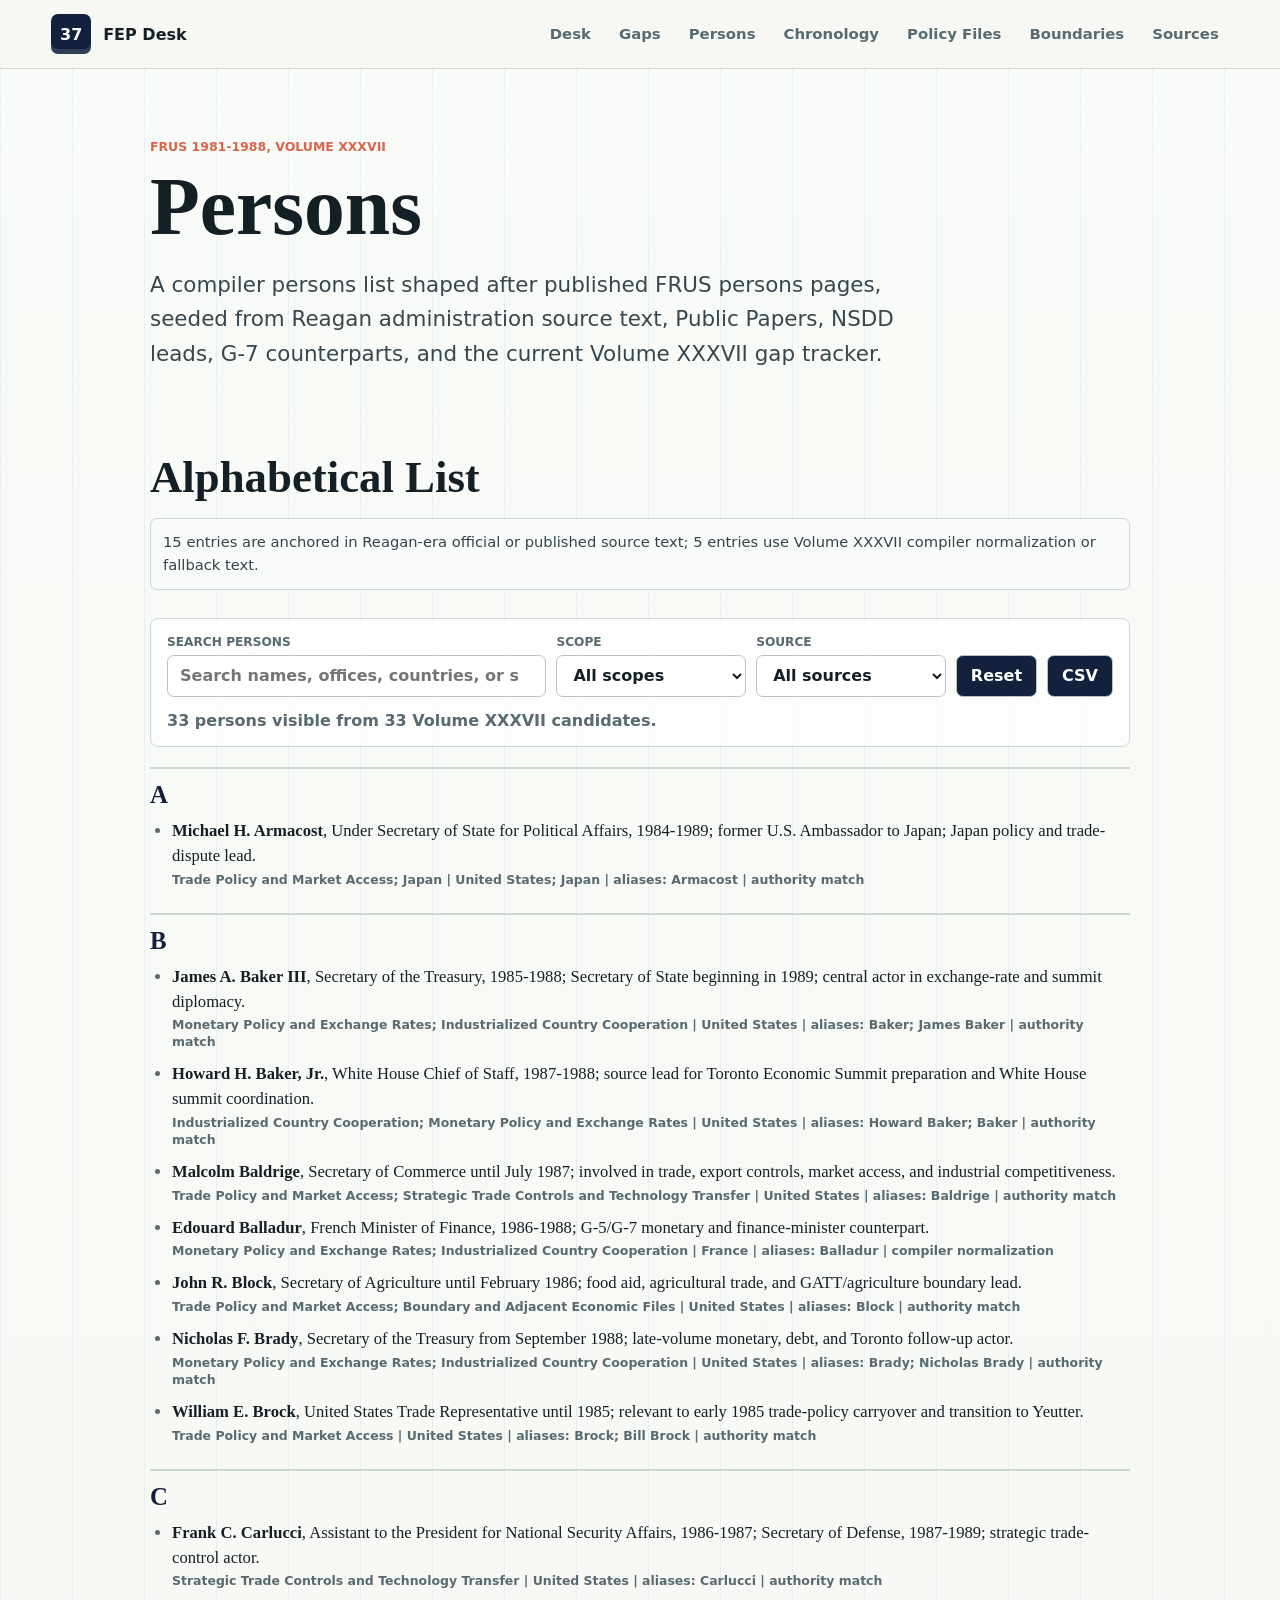
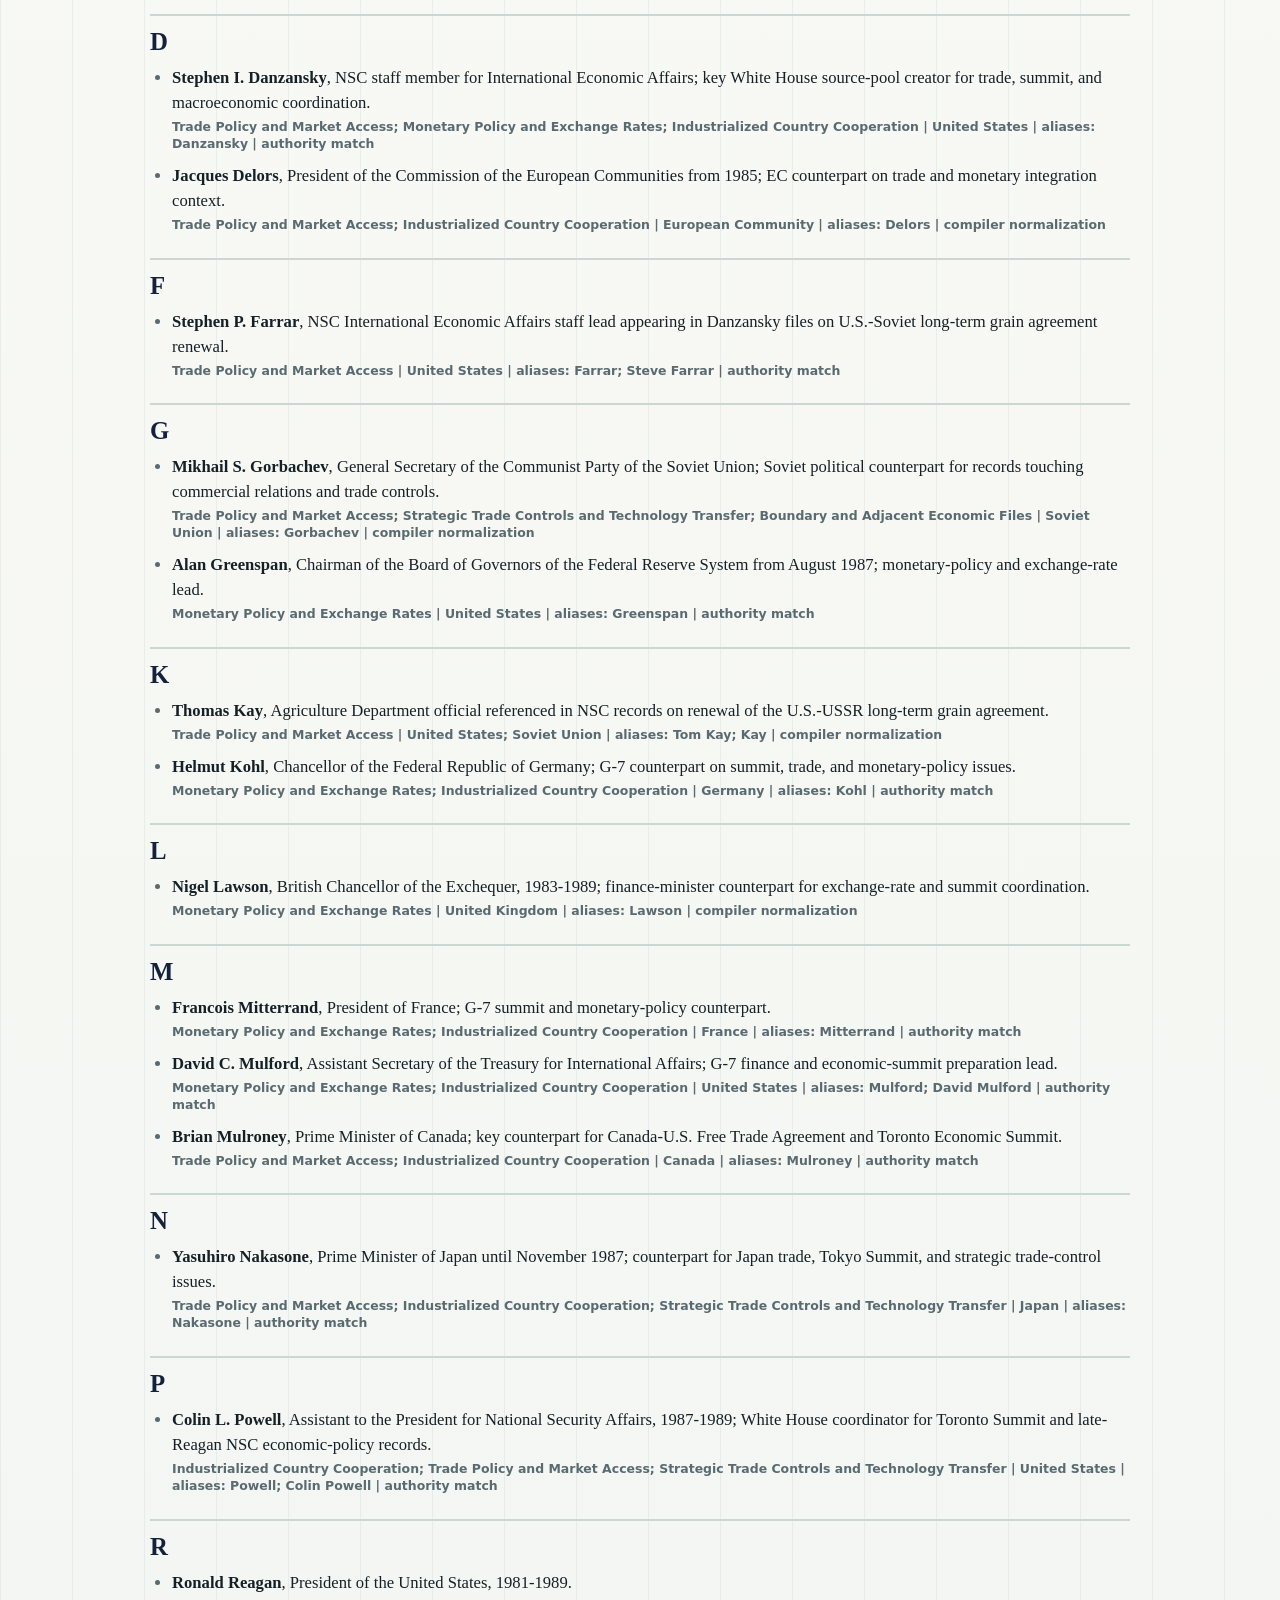
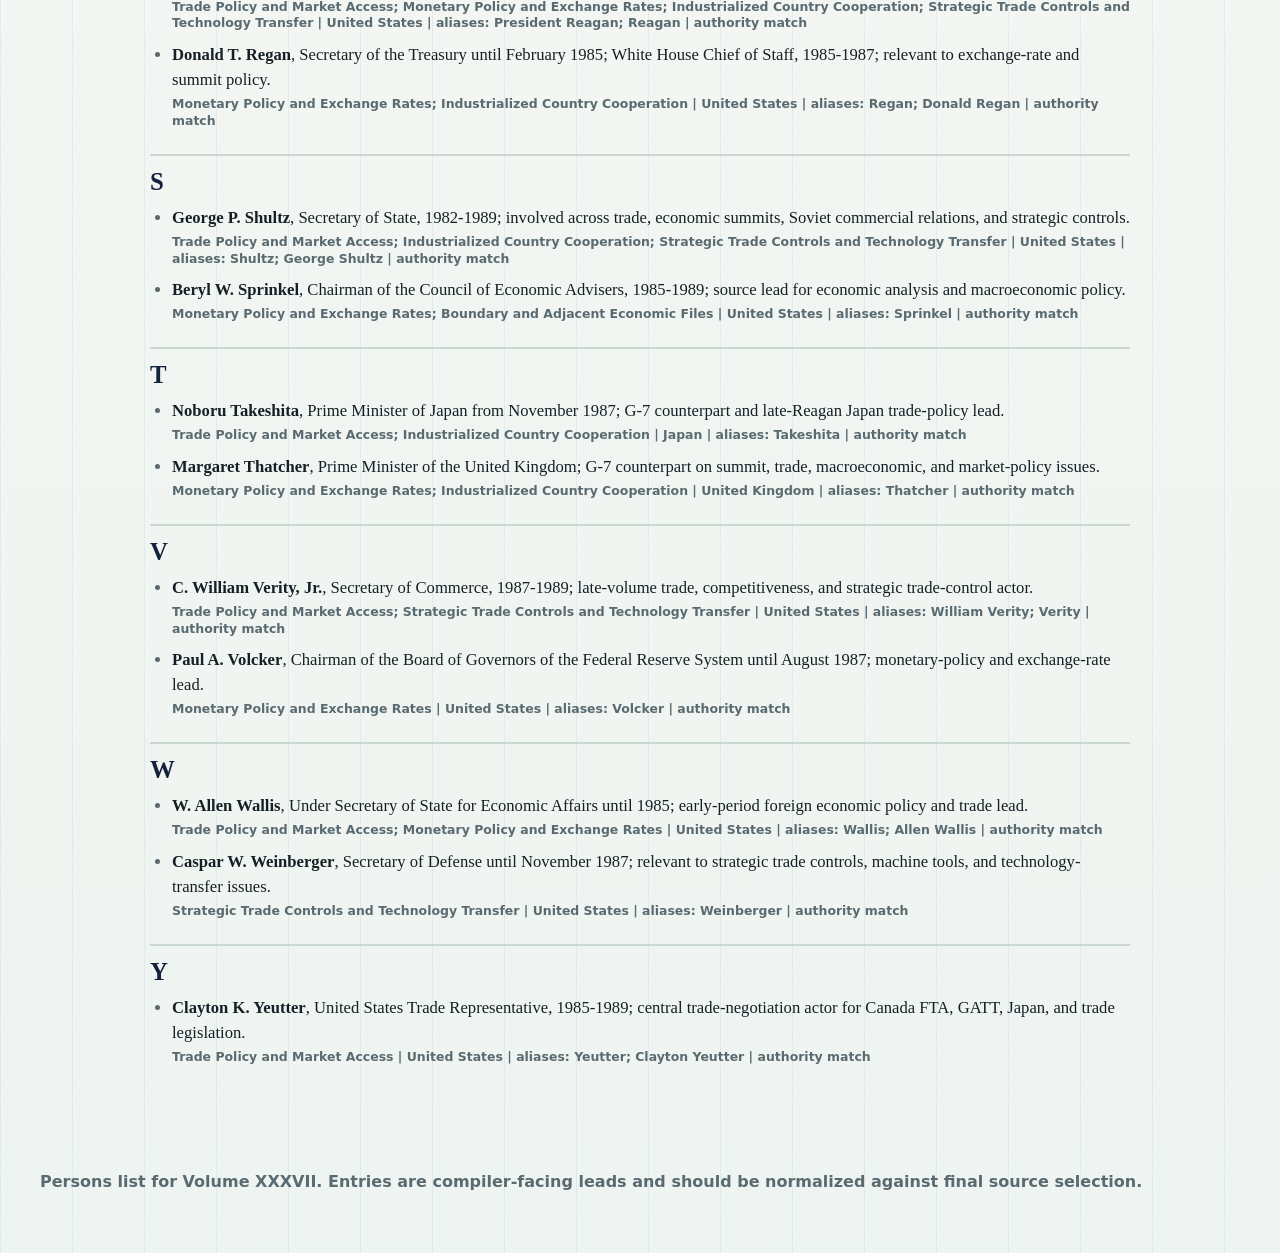
==== persons.html @ c48c383e "Publish FEP compiler assist site" ====
<!DOCTYPE html>
<html lang="en">
  <head>
    <meta charset="UTF-8" />
    <meta name="viewport" content="width=device-width, initial-scale=1.0" />
    <title>Persons - FRUS 1981-1988 Volume XXXVII Assist</title>
    <meta
      name="description"
      content="Compiler persons list for Foreign Relations of the United States, 1981-1988, Volume XXXVII, Trade; Monetary Policy; Industrialized Country Cooperation, 1985-1988."
    />
    <link rel="stylesheet" href="styles.css" />
  </head>
  <body>
    <header class="site-header">
      <a class="brand" href="index.html" aria-label="FRUS Volume XXXVII Assist home">
        <span class="brand-mark">37</span>
        <span>FEP Desk</span>
      </a>
      <nav aria-label="Primary navigation">
        <a href="index.html#workbench">Desk</a>
        <a href="index.html#gap-tracker">Gaps</a>
        <a href="persons.html" aria-current="page">Persons</a>
        <a href="index.html#records">Chronology</a>
        <a href="index.html#policy-files">Policy Files</a>
        <a href="index.html#boundary">Boundaries</a>
        <a href="index.html#sources">Sources</a>
      </nav>
    </header>

    <main class="document-main" id="top">
      <section class="document-heading" aria-labelledby="persons-title">
        <p class="kicker">FRUS 1981-1988, Volume XXXVII</p>
        <h1 id="persons-title">Persons</h1>
        <p class="lede">
          A compiler persons list shaped after published FRUS persons pages,
          seeded from Reagan administration source text, Public Papers, NSDD
          leads, G-7 counterparts, and the current Volume XXXVII gap tracker.
        </p>
      </section>

      <section class="section persons-section" aria-labelledby="persons-list-title">
        <div class="section-heading compact-heading">
          <h2 id="persons-list-title">Alphabetical List</h2>
          <p id="persons-build-note" class="source-note compact-note">
            Loading persons authority data...
          </p>
        </div>
        <div class="tools persons-tools" aria-label="Search and filter persons">
          <label class="search-field">
            <span>Search persons</span>
            <input id="person-search" type="search" placeholder="Search names, offices, countries, or scopes" />
          </label>
          <label>
            <span>Scope</span>
            <select id="person-scope-filter"></select>
          </label>
          <label>
            <span>Source</span>
            <select id="person-source-filter"></select>
          </label>
          <button id="clear-person-filters" type="button">Reset</button>
          <button id="export-persons" type="button">CSV</button>
          <p id="person-summary" class="summary">Loading persons...</p>
        </div>
        <div id="persons-root" class="persons-root" aria-live="polite">
          <p class="loading">Loading persons list...</p>
        </div>
      </section>
    </main>

    <footer>
      <p>Persons list for Volume XXXVII. Entries are compiler-facing leads and should be normalized against final source selection.</p>
    </footer>

    <script src="data/persons.js"></script>
    <script src="persons.js"></script>
  </body>
</html>
---- styles.css ----
:root {
  color-scheme: light;
  --ink: #152026;
  --muted: #596a70;
  --paper: #f7f8f4;
  --panel: #ffffff;
  --line: #cbd7d1;
  --navy: #14213d;
  --green: #2b8a78;
  --rust: #d9654b;
  --gold: #c7922f;
  --blue: #2d6f9f;
  --plum: #694b72;
  --soft: #edf4f1;
  --shadow: 0 22px 60px rgba(20, 33, 61, 0.14);
  font-family:
    Inter, ui-sans-serif, system-ui, -apple-system, BlinkMacSystemFont, "Segoe UI",
    sans-serif;
}

* {
  box-sizing: border-box;
}

html {
  scroll-behavior: smooth;
  scroll-padding-top: 112px;
}

body {
  margin: 0;
  min-height: 100vh;
  color: var(--ink);
  background:
    linear-gradient(90deg, rgba(45, 111, 159, 0.08) 0 1px, transparent 1px 100%),
    linear-gradient(180deg, #f9fbf8 0%, var(--paper) 48%, #eef4f1 100%);
  background-size: 72px 72px, auto;
  overflow-x: hidden;
  text-rendering: optimizeLegibility;
}

a {
  color: inherit;
}

.site-header {
  position: sticky;
  top: 0;
  z-index: 20;
  display: flex;
  align-items: center;
  justify-content: space-between;
  gap: 22px;
  padding: 14px clamp(18px, 4vw, 56px);
  background: rgba(247, 248, 244, 0.92);
  border-bottom: 1px solid rgba(203, 215, 209, 0.9);
  backdrop-filter: blur(16px);
}

.brand {
  display: inline-flex;
  align-items: center;
  gap: 12px;
  min-width: max-content;
  font-weight: 900;
  text-decoration: none;
}

.brand-mark {
  display: grid;
  width: 40px;
  height: 40px;
  place-items: center;
  color: #fff;
  background: var(--navy);
  border-radius: 7px;
  box-shadow: inset 0 -5px 0 rgba(255, 255, 255, 0.12);
}

nav {
  display: flex;
  flex-wrap: wrap;
  gap: 8px;
  justify-content: flex-end;
}

nav a {
  padding: 8px 10px;
  color: var(--muted);
  font-size: 0.93rem;
  font-weight: 800;
  text-decoration: none;
  border-radius: 6px;
}

nav a:hover,
nav a:focus-visible {
  color: var(--ink);
  background: rgba(43, 138, 120, 0.1);
  outline: none;
}

main {
  width: min(1200px, calc(100% - 36px));
  margin: 0 auto;
}

.hero {
  display: grid;
  grid-template-columns: minmax(0, 1.32fr) minmax(280px, 0.68fr);
  gap: clamp(24px, 4vw, 54px);
  align-items: center;
  min-height: min(680px, calc(100vh - 88px));
  padding: clamp(34px, 6vw, 66px) 0 28px;
}

.kicker {
  margin: 0 0 14px;
  color: var(--rust);
  font-size: 0.78rem;
  font-weight: 900;
  letter-spacing: 0;
  text-transform: uppercase;
}

h1,
h2,
h3,
p {
  margin-top: 0;
}

h1 {
  max-width: 900px;
  margin-bottom: 22px;
  font-family: Georgia, "Times New Roman", serif;
  font-size: clamp(3rem, 6.4vw, 5.1rem);
  line-height: 0.95;
  letter-spacing: 0;
}

h2 {
  max-width: 820px;
  margin-bottom: 0;
  font-family: Georgia, "Times New Roman", serif;
  font-size: clamp(2.1rem, 4.8vw, 4rem);
  line-height: 1;
  letter-spacing: 0;
  overflow-wrap: anywhere;
}

h3 {
  margin-bottom: 10px;
  color: var(--navy);
  font-size: 1.18rem;
}

.lede {
  max-width: 760px;
  color: #38474d;
  font-size: clamp(1.12rem, 1.9vw, 1.34rem);
  line-height: 1.62;
}

.hero-actions {
  display: flex;
  flex-wrap: wrap;
  gap: 12px;
  margin-top: 32px;
}

.button {
  display: inline-flex;
  align-items: center;
  min-height: 46px;
  padding: 0 18px;
  font-weight: 900;
  text-decoration: none;
  border: 1px solid var(--navy);
  border-radius: 7px;
  transition:
    background 160ms ease,
    box-shadow 160ms ease,
    transform 160ms ease;
}

.button:hover,
.button:focus-visible {
  box-shadow: 0 14px 28px rgba(20, 33, 61, 0.16);
  outline: none;
  transform: translateY(-1px);
}

.button.primary {
  color: #fff;
  background: var(--navy);
}

.button.secondary {
  color: var(--navy);
  background: rgba(255, 255, 255, 0.72);
}

.brief {
  padding: 20px;
  background: var(--panel);
  border: 1px solid var(--line);
  border-top: 5px solid var(--green);
  border-radius: 8px;
  box-shadow: var(--shadow);
}

.visual-brief {
  display: grid;
  gap: 14px;
}

.archive-map {
  display: block;
  width: 100%;
  max-height: 250px;
  height: auto;
  object-fit: contain;
  border-radius: 8px;
}

.brief-label {
  margin-bottom: 8px;
  color: var(--rust);
  font-size: 0.76rem;
  font-weight: 900;
  letter-spacing: 0;
  text-transform: uppercase;
}

dl {
  display: grid;
  gap: 8px;
  margin: 0;
}

dl div {
  display: grid;
  grid-template-columns: 112px 1fr;
  gap: 10px;
  padding-top: 8px;
  border-top: 1px solid var(--line);
}

dt {
  color: var(--muted);
  font-size: 0.82rem;
  font-weight: 900;
  text-transform: uppercase;
}

dd {
  margin: 0;
  font-weight: 800;
}

.stats {
  display: grid;
  grid-template-columns: repeat(5, minmax(0, 1fr));
  gap: 12px;
  margin-bottom: 70px;
}

.stats div {
  min-height: 126px;
  padding: 22px;
  background: var(--navy);
  border-radius: 8px;
  color: #fff;
}

.stats div:nth-child(2) {
  background: var(--green);
}

.stats div:nth-child(3) {
  background: var(--blue);
}

.stats div:nth-child(4) {
  background: var(--rust);
}

.stats div:nth-child(5) {
  background: var(--plum);
}

.stats span {
  display: block;
  margin-bottom: 8px;
  font-family: Georgia, "Times New Roman", serif;
  font-size: clamp(2.2rem, 5vw, 4rem);
  line-height: 0.95;
}

.stats p {
  margin: 0;
  font-weight: 900;
}

.section {
  padding: 34px 0 76px;
}

.section-heading {
  display: grid;
  gap: 8px;
  margin-bottom: 28px;
}

.document-main {
  max-width: 980px;
}

.document-heading {
  padding: clamp(34px, 6vw, 70px) 0 28px;
}

.compact-heading h2 {
  font-size: clamp(1.8rem, 3.6vw, 2.8rem);
}

.compact-note {
  margin: 0;
}

.workbench-root {
  display: grid;
  grid-template-columns: repeat(5, minmax(0, 1fr));
  gap: 14px;
}

.metric-card,
.chapter-card,
.record-card,
.file-card,
.gap-card,
.source-grid article {
  background: var(--panel);
  border: 1px solid var(--line);
  border-radius: 8px;
  box-shadow: 0 12px 30px rgba(20, 33, 61, 0.08);
}

.metric-card {
  min-height: 154px;
  padding: 22px;
  border-top: 5px solid var(--green);
}

.metric-card:nth-child(2) {
  border-top-color: var(--blue);
}

.metric-card:nth-child(3) {
  border-top-color: var(--rust);
}

.metric-card:nth-child(4) {
  border-top-color: var(--gold);
}

.metric-card strong {
  display: block;
  margin-bottom: 8px;
  font-family: Georgia, "Times New Roman", serif;
  font-size: 2.6rem;
  line-height: 0.95;
}

.metric-card span {
  display: block;
  margin-bottom: 10px;
  color: var(--navy);
  font-weight: 900;
}

.metric-card p,
.chapter-card p,
.file-card p,
.source-grid p {
  color: var(--muted);
  line-height: 1.55;
}

.chapter-grid {
  display: grid;
  grid-template-columns: repeat(5, minmax(0, 1fr));
  gap: 14px;
}

.chapter-card {
  display: flex;
  min-height: 246px;
  flex-direction: column;
  padding: 22px;
  text-decoration: none;
  border-top: 5px solid var(--navy);
}

.chapter-card:nth-child(2) {
  border-top-color: var(--green);
}

.chapter-card:nth-child(3) {
  border-top-color: var(--rust);
}

.chapter-card:nth-child(4) {
  border-top-color: var(--blue);
}

.chapter-card:nth-child(5) {
  border-top-color: var(--gold);
}

.chapter-number {
  margin-bottom: 12px;
  color: var(--rust);
  font-size: 0.76rem;
  font-weight: 900;
  text-transform: uppercase;
}

.chapter-count {
  color: var(--navy);
  font-weight: 900;
}

.chapter-action {
  margin-top: auto;
  color: var(--green);
  font-weight: 900;
}

.tools {
  display: grid;
  grid-template-columns: minmax(250px, 2fr) repeat(4, minmax(140px, 1fr)) auto auto;
  gap: 10px;
  align-items: end;
  margin-bottom: 20px;
  padding: 16px;
  background: rgba(255, 255, 255, 0.74);
  border: 1px solid var(--line);
  border-radius: 8px;
}

.policy-section .tools,
.public-section .tools,
.source-pool-section .tools {
  grid-template-columns: minmax(250px, 2fr) minmax(160px, 1fr) minmax(140px, 1fr) auto auto;
}

.gap-section .tools {
  grid-template-columns: minmax(250px, 2fr) repeat(3, minmax(140px, 1fr)) auto auto;
}

.public-section .tools,
.boundary-section .tools {
  grid-template-columns: minmax(250px, 2fr) minmax(160px, 1fr) auto auto;
}

.persons-tools {
  grid-template-columns: minmax(250px, 2fr) minmax(160px, 1fr) minmax(170px, 1fr) auto auto;
}

label {
  display: grid;
  gap: 6px;
  min-width: 0;
}

label span {
  color: var(--muted);
  font-size: 0.76rem;
  font-weight: 900;
  text-transform: uppercase;
}

input,
select,
button {
  min-height: 42px;
  color: var(--ink);
  font: inherit;
  font-weight: 800;
  border: 1px solid #b6c5be;
  border-radius: 7px;
}

input,
select {
  width: 100%;
  padding: 0 12px;
  background: #fff;
}

button {
  padding: 0 14px;
  background: var(--navy);
  color: #fff;
  cursor: pointer;
}

button:hover,
button:focus-visible {
  background: var(--green);
  outline: none;
}

.summary {
  grid-column: 1 / -1;
  margin: 4px 0 0;
  color: var(--muted);
  font-weight: 800;
}

.records-root {
  display: grid;
  gap: 18px;
}

.chapter-section {
  display: grid;
  gap: 10px;
}

.chapter-title-row {
  display: flex;
  align-items: baseline;
  justify-content: space-between;
  gap: 18px;
  padding-top: 12px;
  border-top: 2px solid var(--line);
}

.chapter-title-row h3 {
  margin: 0;
  font-family: Georgia, "Times New Roman", serif;
  font-size: clamp(1.5rem, 3vw, 2.25rem);
}

.chapter-title-row span {
  color: var(--muted);
  font-weight: 900;
}

.record-card {
  display: grid;
  gap: 14px;
  min-width: 0;
  padding: 18px;
}

.record-card header,
.file-card header {
  display: flex;
  flex-wrap: wrap;
  align-items: flex-start;
  justify-content: space-between;
  gap: 12px;
}

.record-id,
.file-meta {
  display: inline-flex;
  flex-wrap: wrap;
  gap: 8px;
  color: var(--muted);
  font-size: 0.82rem;
  font-weight: 900;
  text-transform: uppercase;
}

.record-card h4,
.file-card h3 {
  margin: 0;
  color: var(--navy);
  font-size: 1.08rem;
  line-height: 1.28;
}

.record-card p,
.file-card p {
  margin-bottom: 0;
}

.chips {
  display: flex;
  flex-wrap: wrap;
  gap: 7px;
}

.chip {
  display: inline-flex;
  align-items: center;
  min-height: 28px;
  padding: 0 9px;
  color: var(--navy);
  background: var(--soft);
  border: 1px solid #d5e1dc;
  border-radius: 999px;
  font-size: 0.78rem;
  font-weight: 900;
}

.chip.warn {
  color: #772b21;
  background: #fff0e9;
  border-color: #f0c8bb;
}

.chip.good {
  color: #155544;
  background: #e8f7f2;
  border-color: #bde0d4;
}

.chip.boundary {
  color: #52345c;
  background: #f4edf7;
  border-color: #dcc7e4;
}

.record-actions,
.file-actions {
  display: flex;
  flex-wrap: wrap;
  gap: 8px;
}

.record-actions a,
.file-actions a,
.copy-note {
  display: inline-flex;
  align-items: center;
  min-height: 36px;
  padding: 0 12px;
  color: var(--navy);
  background: #fff;
  border: 1px solid var(--navy);
  border-radius: 7px;
  font-size: 0.86rem;
  font-weight: 900;
  text-decoration: none;
}

.copy-note {
  color: #fff;
  background: var(--navy);
}

.record-actions a:hover,
.record-actions a:focus-visible,
.file-actions a:hover,
.file-actions a:focus-visible {
  color: #fff;
  background: var(--navy);
  outline: none;
}

details {
  padding-top: 6px;
}

summary {
  color: var(--green);
  cursor: pointer;
  font-weight: 900;
}

.source-note {
  margin-top: 10px;
  padding: 12px;
  color: #34444a;
  background: #f8fbfa;
  border: 1px solid var(--line);
  border-radius: 7px;
  font-size: 0.92rem;
  line-height: 1.56;
  overflow-wrap: anywhere;
}

.compact-list {
  margin: 10px 0 0;
  padding-left: 18px;
  color: #34444a;
  font-size: 0.92rem;
  line-height: 1.55;
}

.file-grid {
  display: grid;
  grid-template-columns: repeat(3, minmax(0, 1fr));
  gap: 14px;
}

.gap-grid {
  display: grid;
  grid-template-columns: repeat(2, minmax(0, 1fr));
  gap: 14px;
}

.gap-card {
  display: grid;
  gap: 12px;
  min-width: 0;
  padding: 18px;
  border-top: 5px solid var(--green);
}

.gap-card.priority-critical {
  border-top-color: var(--rust);
}

.gap-card.priority-high {
  border-top-color: var(--gold);
}

.gap-card header {
  display: flex;
  flex-wrap: wrap;
  align-items: flex-start;
  justify-content: space-between;
  gap: 12px;
}

.gap-card h3 {
  margin: 0;
}

.gap-evidence {
  margin: 0;
  color: var(--navy);
  font-weight: 900;
}

.action-list {
  display: grid;
  gap: 8px;
  margin: 0;
  padding-left: 22px;
  color: #34444a;
  line-height: 1.48;
}

.action-list li::marker {
  color: var(--rust);
  font-weight: 900;
}

.file-card {
  display: flex;
  min-height: 260px;
  flex-direction: column;
  gap: 12px;
  min-width: 0;
  padding: 18px;
  border-top: 5px solid var(--blue);
}

.file-card.priority-high {
  border-top-color: var(--rust);
}

.file-card.priority-critical {
  border-top-color: var(--rust);
  box-shadow: 0 14px 34px rgba(140, 58, 42, 0.12);
}

.request-card .request-text {
  color: var(--navy);
  background: #fffaf4;
  border-color: #efd7b4;
  font-weight: 700;
}

.source-note-card.status-needs-review {
  border-top-color: var(--rust);
}

.source-note-card.status-target {
  border-top-color: var(--gold);
}

.source-note-card.status-reference {
  border-top-color: var(--plum);
}

.source-note-card.status-ready {
  border-top-color: var(--green);
}

.file-card.priority-boundary {
  border-top-color: var(--plum);
}

.file-card.priority-missing {
  border-top-color: var(--rust);
}

.file-card.priority-next {
  border-top-color: var(--gold);
}

.file-card.priority-active {
  border-top-color: var(--green);
}

.file-card .file-actions {
  margin-top: auto;
}

.compact-records .record-card {
  border-top: 4px solid var(--plum);
}

.ledger-summary {
  margin-bottom: 16px;
}

.ledger-card.marker-ledger {
  border-top: 4px solid var(--rust);
}

.selection-card.status-draft-candidate {
  border-top: 4px solid var(--green);
}

.selection-card.status-request-first {
  border-top: 4px solid var(--rust);
}

.selection-card.status-context-anchor {
  border-top: 4px solid var(--blue);
}

.selection-card.status-boundary-exclude-unless-needed {
  border-top: 4px solid var(--plum);
}

.ledger-card.partial-ledger {
  border-top: 4px solid var(--gold);
}

.persons-root {
  display: grid;
  gap: 24px;
}

.person-letter-section {
  display: grid;
  gap: 10px;
  padding-top: 12px;
  border-top: 2px solid var(--line);
}

.person-letter-section h3 {
  margin: 0;
  font-family: Georgia, "Times New Roman", serif;
  font-size: 1.55rem;
}

.persons-list {
  display: grid;
  gap: 11px;
  margin: 0;
  padding-left: 22px;
  font-family: Georgia, "Times New Roman", serif;
  font-size: 1.04rem;
  line-height: 1.5;
}

.persons-list li::marker {
  color: var(--muted);
}

.person-entry {
  margin-bottom: 3px;
}

.person-entry strong {
  color: var(--ink);
  font-weight: 800;
}

.person-meta {
  margin: 0;
  color: var(--muted);
  font-family:
    Inter, ui-sans-serif, system-ui, -apple-system, BlinkMacSystemFont, "Segoe UI",
    sans-serif;
  font-size: 0.78rem;
  font-weight: 800;
  line-height: 1.35;
}

.source-grid {
  display: grid;
  grid-template-columns: repeat(5, minmax(0, 1fr));
  gap: 14px;
}

.source-grid article {
  padding: 20px;
  min-width: 0;
  min-height: 190px;
}

pre {
  margin: 0;
  padding: 12px;
  overflow-x: auto;
  white-space: pre-wrap;
  overflow-wrap: anywhere;
  color: #fff;
  background: var(--navy);
  border-radius: 8px;
}

code {
  font-family: "SFMono-Regular", Consolas, "Liberation Mono", monospace;
}

footer {
  width: min(1200px, calc(100% - 36px));
  margin: 0 auto;
  padding: 30px 0 46px;
  color: var(--muted);
  font-weight: 800;
}

.loading,
.empty {
  color: var(--muted);
  font-weight: 800;
}

@media (max-width: 1120px) {
  .hero,
  .workbench-root,
  .chapter-grid,
  .gap-grid,
  .source-grid {
    grid-template-columns: repeat(2, minmax(0, 1fr));
  }

  .stats,
  .file-grid {
    grid-template-columns: repeat(2, minmax(0, 1fr));
  }

  .tools,
  .policy-section .tools,
  .gap-section .tools,
  .source-pool-section .tools,
  .persons-tools,
  .public-section .tools,
  .boundary-section .tools {
    grid-template-columns: repeat(2, minmax(0, 1fr));
  }

  .search-field,
  .summary {
    grid-column: 1 / -1;
  }
}

@media (max-width: 760px) {
  .site-header {
    position: sticky;
    align-items: flex-start;
    flex-direction: column;
    gap: 10px;
    padding: 10px 12px;
  }

  nav {
    width: 100%;
    flex-wrap: nowrap;
    justify-content: flex-start;
    overflow-x: auto;
    padding-bottom: 2px;
  }

  nav a {
    white-space: nowrap;
  }

  main,
  footer {
    width: min(100% - 24px, 1200px);
  }

  .hero,
  .stats,
  .workbench-root,
  .chapter-grid,
  .gap-grid,
  .file-grid,
  .source-grid,
  .tools,
  .policy-section .tools,
  .gap-section .tools,
  .source-pool-section .tools,
  .persons-tools,
  .public-section .tools,
  .boundary-section .tools {
    grid-template-columns: 1fr;
  }

  .hero {
    min-height: auto;
    gap: 18px;
    padding-top: 24px;
  }

  h1 {
    font-size: clamp(2.35rem, 12vw, 3.7rem);
  }

  .lede {
    font-size: 1.02rem;
  }

  .brief {
    padding: 14px;
  }

  .visual-brief {
    gap: 10px;
  }

  .archive-map {
    max-height: 150px;
  }

  .visual-brief dl {
    display: none;
  }

  dl div {
    grid-template-columns: 1fr;
    gap: 4px;
  }

  .record-card header,
  .file-card header,
  .chapter-title-row {
    flex-direction: column;
    align-items: flex-start;
  }
}
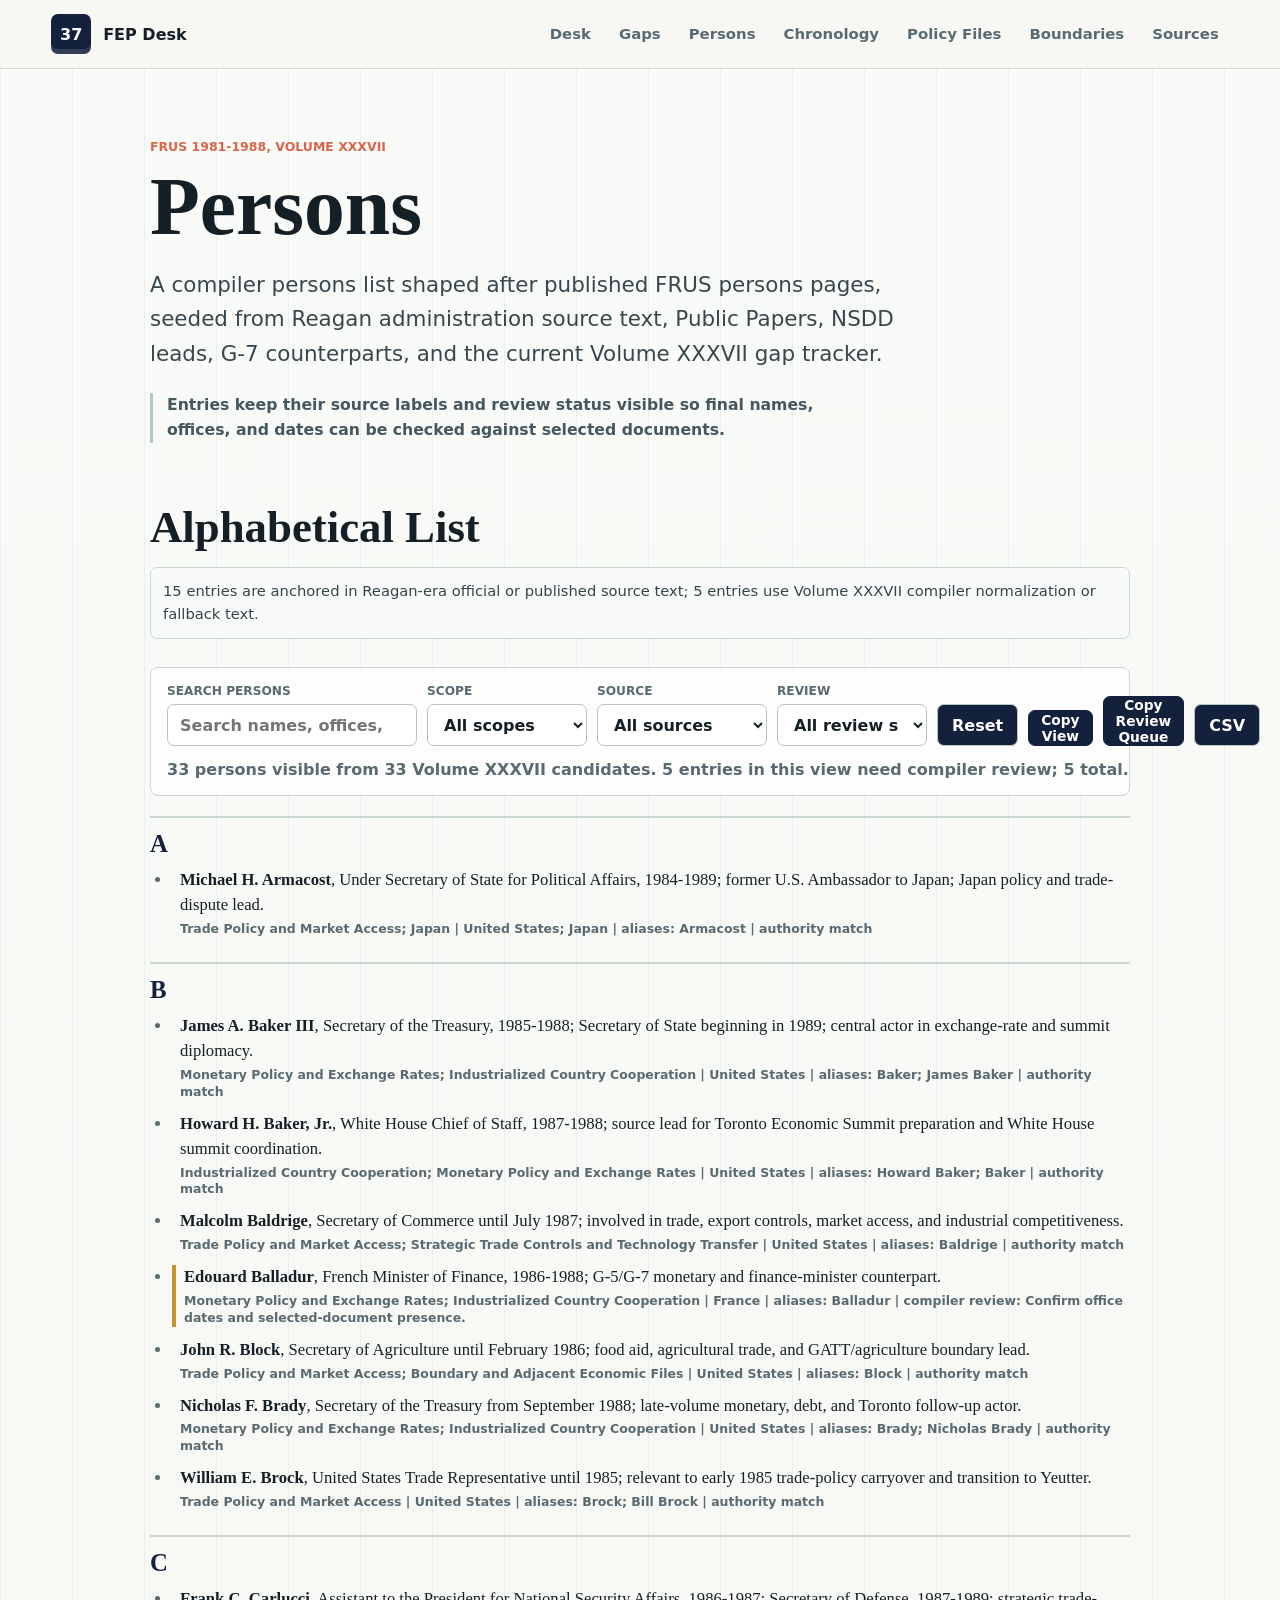
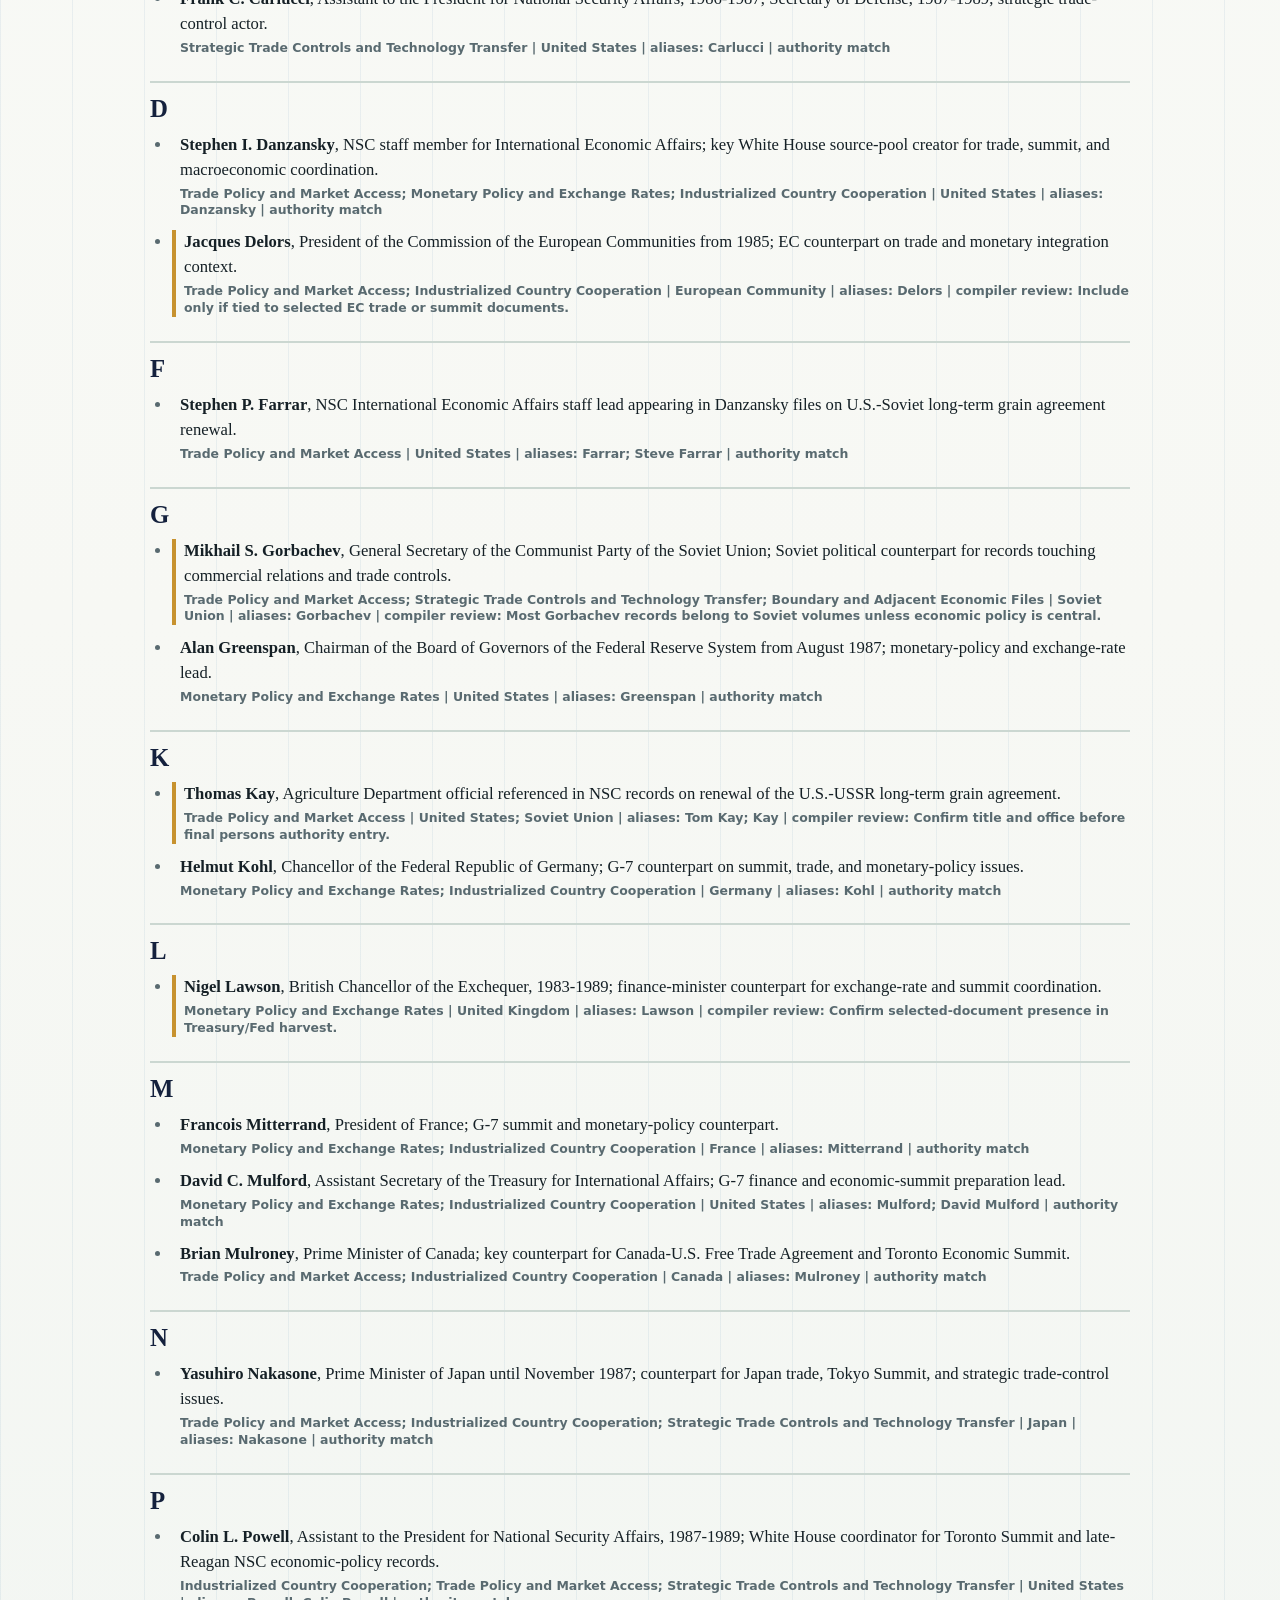
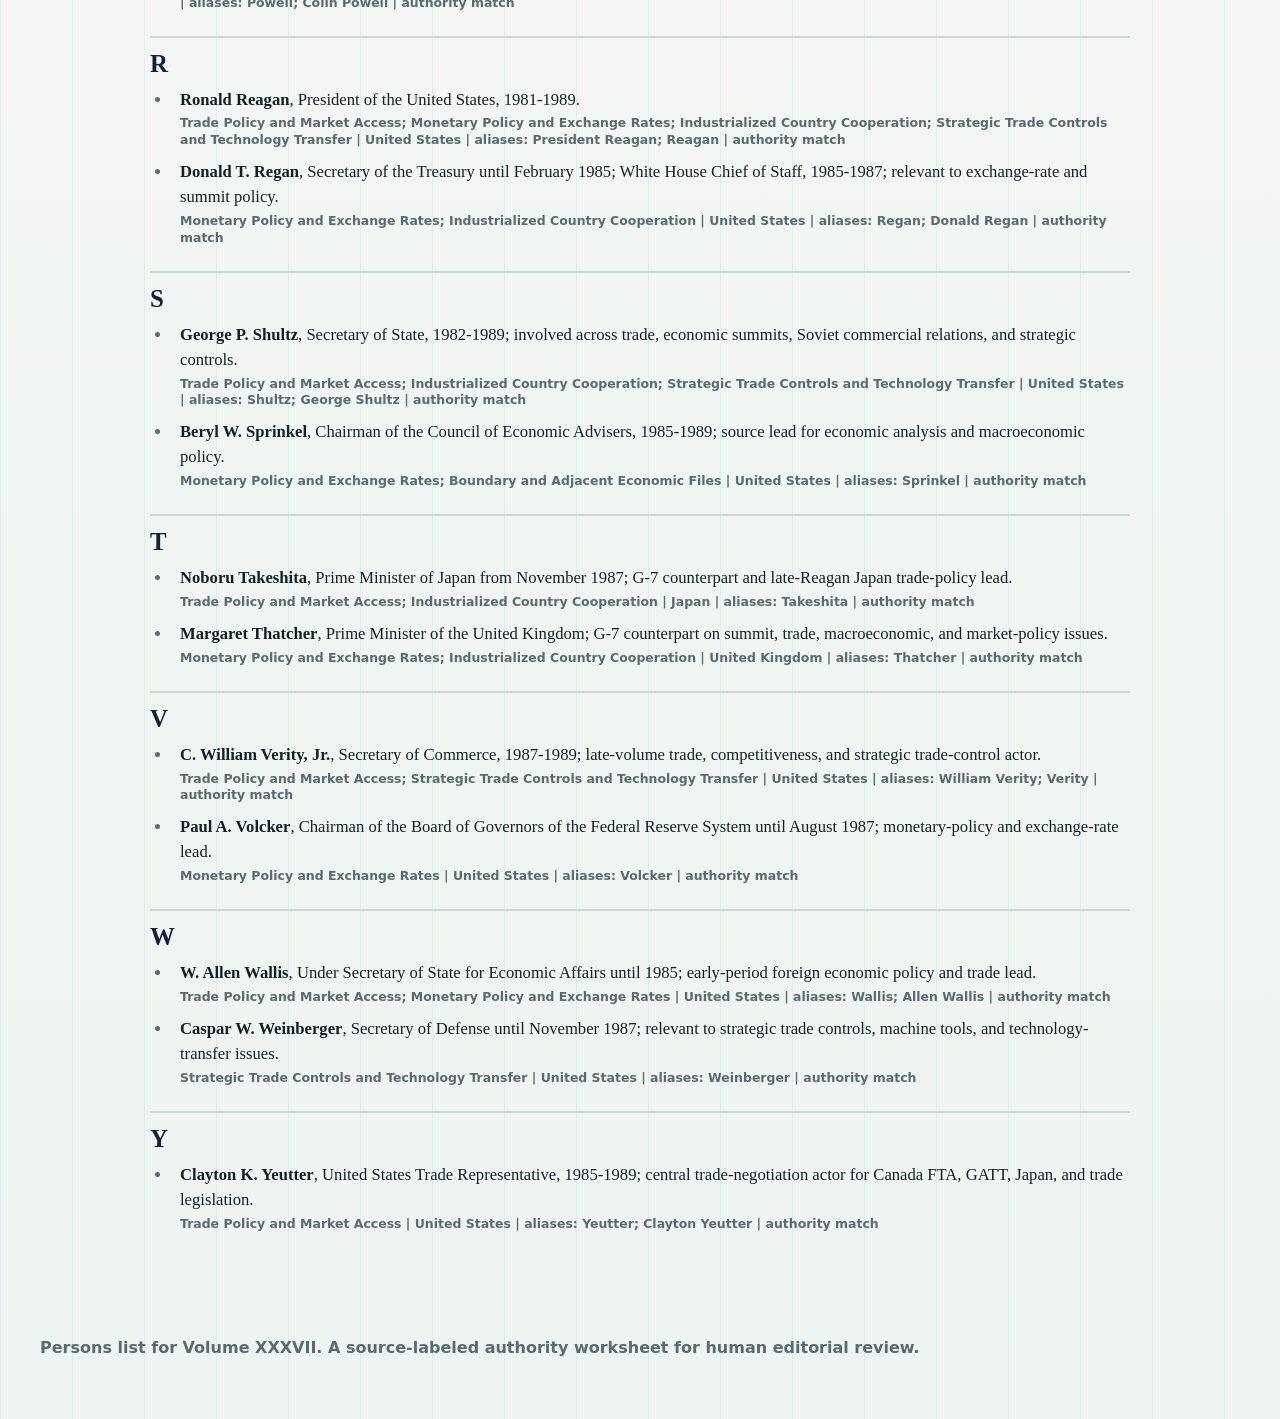
==== commit 1e928554: "Add Volume XXXVII budget and provenance tools" ====
--- a/persons.html
+++ b/persons.html
@@ -8,7 +8,7 @@
       name="description"
       content="Compiler persons list for Foreign Relations of the United States, 1981-1988, Volume XXXVII, Trade; Monetary Policy; Industrialized Country Cooperation, 1985-1988."
     />
-    <link rel="stylesheet" href="styles.css" />
+    <link rel="stylesheet" href="styles.css?v=20260602-trust" />
   </head>
   <body>
     <header class="site-header">
@@ -36,6 +36,10 @@
           seeded from Reagan administration source text, Public Papers, NSDD
           leads, G-7 counterparts, and the current Volume XXXVII gap tracker.
         </p>
+        <p class="trust-note">
+          Entries keep their source labels and review status visible so final
+          names, offices, and dates can be checked against selected documents.
+        </p>
       </section>
 
       <section class="section persons-section" aria-labelledby="persons-list-title">
@@ -58,7 +62,13 @@
             <span>Source</span>
             <select id="person-source-filter"></select>
           </label>
+          <label>
+            <span>Review</span>
+            <select id="person-review-filter"></select>
+          </label>
           <button id="clear-person-filters" type="button">Reset</button>
+          <button class="copy-note" type="button" data-copy-person-view>Copy View</button>
+          <button id="copy-person-review" class="copy-note" type="button">Copy Review Queue</button>
           <button id="export-persons" type="button">CSV</button>
           <p id="person-summary" class="summary">Loading persons...</p>
         </div>
@@ -69,10 +79,10 @@
     </main>
 
     <footer>
-      <p>Persons list for Volume XXXVII. Entries are compiler-facing leads and should be normalized against final source selection.</p>
+      <p>Persons list for Volume XXXVII. A source-labeled authority worksheet for human editorial review.</p>
     </footer>
 
     <script src="data/persons.js"></script>
-    <script src="persons.js"></script>
+    <script src="persons.js?v=20260602-precedents-anchor"></script>
   </body>
 </html>
--- a/styles.css
+++ b/styles.css
@@ -162,6 +162,17 @@
   line-height: 1.62;
 }
 
+.trust-note {
+  max-width: 720px;
+  margin: 18px 0 0;
+  padding-left: 14px;
+  color: #46585f;
+  border-left: 3px solid rgba(47, 103, 95, 0.34);
+  font-size: 0.98rem;
+  font-weight: 760;
+  line-height: 1.58;
+}
+
 .hero-actions {
   display: flex;
   flex-wrap: wrap;
@@ -331,8 +342,15 @@
 
 .workbench-root {
   display: grid;
-  grid-template-columns: repeat(5, minmax(0, 1fr));
+  grid-template-columns: repeat(auto-fit, minmax(180px, 1fr));
   gap: 14px;
+}
+
+.workbench-actions {
+  display: flex;
+  flex-wrap: wrap;
+  gap: 10px;
+  margin-top: 16px;
 }
 
 .metric-card,
@@ -440,7 +458,7 @@
 
 .tools {
   display: grid;
-  grid-template-columns: minmax(250px, 2fr) repeat(4, minmax(140px, 1fr)) auto auto;
+  grid-template-columns: minmax(250px, 2fr) repeat(4, minmax(140px, 1fr)) auto auto auto;
   gap: 10px;
   align-items: end;
   margin-bottom: 20px;
@@ -453,20 +471,58 @@
 .policy-section .tools,
 .public-section .tools,
 .source-pool-section .tools {
-  grid-template-columns: minmax(250px, 2fr) minmax(160px, 1fr) minmax(140px, 1fr) auto auto;
+  grid-template-columns: minmax(250px, 2fr) minmax(160px, 1fr) minmax(140px, 1fr) auto auto auto;
 }
 
 .gap-section .tools {
-  grid-template-columns: minmax(250px, 2fr) repeat(3, minmax(140px, 1fr)) auto auto;
-}
-
-.public-section .tools,
+  grid-template-columns: minmax(250px, 2fr) repeat(3, minmax(140px, 1fr)) auto auto auto;
+}
+
+.selection-section .tools {
+  grid-template-columns: minmax(250px, 2fr) repeat(2, minmax(150px, 1fr)) auto auto auto auto;
+}
+
+.production-section .tools,
+.annotation-section .tools,
+.ledger-section .tools,
+.source-note-pattern-section .tools {
+  grid-template-columns: minmax(250px, 2fr) repeat(3, minmax(140px, 1fr)) auto auto auto;
+}
+
+.source-precedent-section .tools {
+  grid-template-columns: minmax(250px, 2fr) repeat(3, minmax(140px, 1fr)) auto auto auto auto;
+}
+
+.public-section .tools {
+  grid-template-columns: minmax(250px, 2fr) minmax(160px, 1fr) auto auto auto;
+}
+
 .boundary-section .tools {
-  grid-template-columns: minmax(250px, 2fr) minmax(160px, 1fr) auto auto;
+  grid-template-columns: minmax(250px, 2fr) repeat(2, minmax(160px, 1fr)) auto auto auto;
+}
+
+.source-note-section .tools {
+  grid-template-columns: minmax(250px, 2fr) repeat(3, minmax(140px, 1fr)) auto auto auto auto;
+}
+
+.source-coverage-section .tools {
+  grid-template-columns: minmax(250px, 2fr) repeat(2, minmax(150px, 1fr)) auto auto auto auto;
+}
+
+.date-control-section .tools {
+  grid-template-columns: minmax(250px, 2fr) repeat(2, minmax(150px, 1fr)) auto auto auto auto;
+}
+
+.request-section .tools {
+  grid-template-columns: minmax(250px, 2fr) repeat(2, minmax(150px, 1fr)) auto auto auto auto;
+}
+
+.provenance-section .tools {
+  grid-template-columns: minmax(250px, 2fr) repeat(2, minmax(150px, 1fr)) auto auto auto auto;
 }
 
 .persons-tools {
-  grid-template-columns: minmax(250px, 2fr) minmax(160px, 1fr) minmax(170px, 1fr) auto auto;
+  grid-template-columns: minmax(250px, 2fr) minmax(160px, 1fr) minmax(170px, 1fr) minmax(150px, 1fr) auto auto auto auto;
 }
 
 label {
@@ -655,6 +711,16 @@
   background: var(--navy);
 }
 
+.copy-note[data-copied="true"] {
+  background: var(--green);
+  border-color: var(--green);
+}
+
+.copy-note[data-copy-failed="true"] {
+  background: var(--rust);
+  border-color: var(--rust);
+}
+
 .record-actions a:hover,
 .record-actions a:focus-visible,
 .file-actions a:hover,
@@ -796,6 +862,22 @@
   border-top-color: var(--green);
 }
 
+.source-note-pattern-card.status-copy-ready-pattern {
+  border-top-color: var(--green);
+}
+
+.source-note-pattern-card.status-target-only-pattern {
+  border-top-color: var(--gold);
+}
+
+.source-note-pattern-card.status-published-reference {
+  border-top-color: var(--blue);
+}
+
+.source-note-pattern-card.status-corroboration-only {
+  border-top-color: var(--plum);
+}
+
 .file-card.priority-boundary {
   border-top-color: var(--plum);
 }
@@ -816,6 +898,60 @@
   margin-top: auto;
 }
 
+.budget-actions {
+  display: grid;
+  grid-template-columns: auto auto 1fr;
+  gap: 10px;
+  align-items: center;
+  margin-bottom: 20px;
+  padding: 16px;
+  background: rgba(255, 255, 255, 0.74);
+  border: 1px solid var(--line);
+  border-radius: 8px;
+}
+
+.budget-actions .summary {
+  grid-column: auto;
+  margin: 0;
+}
+
+.budget-grid {
+  display: grid;
+  grid-template-columns: repeat(3, minmax(0, 1fr));
+  gap: 14px;
+}
+
+.budget-card {
+  border-top-color: var(--green);
+}
+
+.budget-card.over-budget {
+  border-top-color: var(--rust);
+}
+
+.rules-card {
+  border-top-color: var(--navy);
+}
+
+.budget-bar {
+  height: 12px;
+  overflow: hidden;
+  background: #e5ece8;
+  border: 1px solid var(--line);
+  border-radius: 999px;
+}
+
+.budget-bar span {
+  display: block;
+  height: 100%;
+  max-width: 100%;
+  background: linear-gradient(90deg, var(--green), var(--blue));
+}
+
+.provenance-card {
+  border-top-color: var(--gold);
+}
+
 .compact-records .record-card {
   border-top: 4px solid var(--plum);
 }
@@ -844,8 +980,118 @@
   border-top: 4px solid var(--plum);
 }
 
+.production-card.stage-request-first {
+  border-top: 4px solid var(--rust);
+}
+
+.production-card.stage-attachment-check {
+  border-top: 4px solid var(--gold);
+}
+
+.production-card.stage-citation-review {
+  border-top: 4px solid var(--blue);
+}
+
+.production-card.stage-draft-package {
+  border-top: 4px solid var(--green);
+}
+
+.production-card.stage-context-anchor {
+  border-top: 4px solid var(--navy);
+}
+
+.production-card.stage-boundary-hold {
+  border-top: 4px solid var(--plum);
+}
+
+.annotation-card.status-request-blocked {
+  border-top-color: var(--rust);
+}
+
+.annotation-card.status-verify-first {
+  border-top-color: var(--gold);
+}
+
+.annotation-card.status-citation-review {
+  border-top-color: var(--blue);
+}
+
+.annotation-card.status-authority-check {
+  border-top-color: var(--plum);
+}
+
+.annotation-card.status-boundary-check {
+  border-top-color: var(--plum);
+}
+
+.annotation-card.status-context-only {
+  border-top-color: var(--navy);
+}
+
+.annotation-card.status-ready-to-draft {
+  border-top-color: var(--green);
+}
+
 .ledger-card.partial-ledger {
   border-top: 4px solid var(--gold);
+}
+
+.date-control-card.priority-critical {
+  border-top: 4px solid var(--rust);
+}
+
+.date-control-card.priority-high {
+  border-top: 4px solid var(--gold);
+}
+
+.date-control-card.priority-medium {
+  border-top: 4px solid var(--blue);
+}
+
+.source-precedent-card.status-needs-repair {
+  border-top: 4px solid var(--rust);
+}
+
+.source-precedent-card.status-target-only {
+  border-top: 4px solid var(--gold);
+}
+
+.source-precedent-card.status-matches-precedent {
+  border-top: 4px solid var(--green);
+}
+
+.source-precedent-card.status-reference-control {
+  border-top: 4px solid var(--blue);
+}
+
+.coverage-counts {
+  display: grid;
+  grid-template-columns: repeat(5, minmax(0, 1fr));
+  gap: 8px;
+  margin: 12px 0;
+}
+
+.coverage-counts div {
+  display: block;
+  min-width: 0;
+  border: 1px solid var(--line);
+  border-radius: 7px;
+  padding: 9px;
+  background: rgba(244, 247, 249, 0.82);
+}
+
+.coverage-counts dt {
+  color: var(--muted);
+  font-size: 0.7rem;
+  font-weight: 900;
+  text-transform: uppercase;
+}
+
+.coverage-counts dd {
+  margin: 2px 0 0;
+  color: var(--navy);
+  font-size: 1rem;
+  font-weight: 900;
 }
 
 .persons-root {
@@ -878,6 +1124,14 @@
 
 .persons-list li::marker {
   color: var(--muted);
+}
+
+.persons-list li {
+  padding-left: 8px;
+}
+
+.persons-list li.person-review-needed {
+  border-left: 4px solid var(--gold);
 }
 
 .person-entry {
@@ -946,6 +1200,7 @@
   .workbench-root,
   .chapter-grid,
   .gap-grid,
+  .budget-grid,
   .source-grid {
     grid-template-columns: repeat(2, minmax(0, 1fr));
   }
@@ -958,6 +1213,17 @@
   .tools,
   .policy-section .tools,
   .gap-section .tools,
+  .selection-section .tools,
+  .production-section .tools,
+  .annotation-section .tools,
+  .ledger-section .tools,
+  .request-section .tools,
+  .provenance-section .tools,
+  .source-note-section .tools,
+  .source-coverage-section .tools,
+  .source-precedent-section .tools,
+  .date-control-section .tools,
+  .source-note-pattern-section .tools,
   .source-pool-section .tools,
   .persons-tools,
   .public-section .tools,
@@ -1002,11 +1268,23 @@
   .workbench-root,
   .chapter-grid,
   .gap-grid,
+  .budget-grid,
   .file-grid,
   .source-grid,
   .tools,
   .policy-section .tools,
   .gap-section .tools,
+  .selection-section .tools,
+  .production-section .tools,
+  .annotation-section .tools,
+  .ledger-section .tools,
+  .request-section .tools,
+  .provenance-section .tools,
+  .source-note-section .tools,
+  .source-coverage-section .tools,
+  .source-precedent-section .tools,
+  .date-control-section .tools,
+  .source-note-pattern-section .tools,
   .source-pool-section .tools,
   .persons-tools,
   .public-section .tools,
@@ -1014,6 +1292,14 @@
     grid-template-columns: 1fr;
   }
 
+  .budget-actions {
+    grid-template-columns: 1fr;
+  }
+
+  .budget-actions .summary {
+    grid-column: 1;
+  }
+
   .hero {
     min-height: auto;
     gap: 18px;
@@ -1055,4 +1341,8 @@
     flex-direction: column;
     align-items: flex-start;
   }
-}
+
+  .coverage-counts {
+    grid-template-columns: repeat(2, minmax(0, 1fr));
+  }
+}
